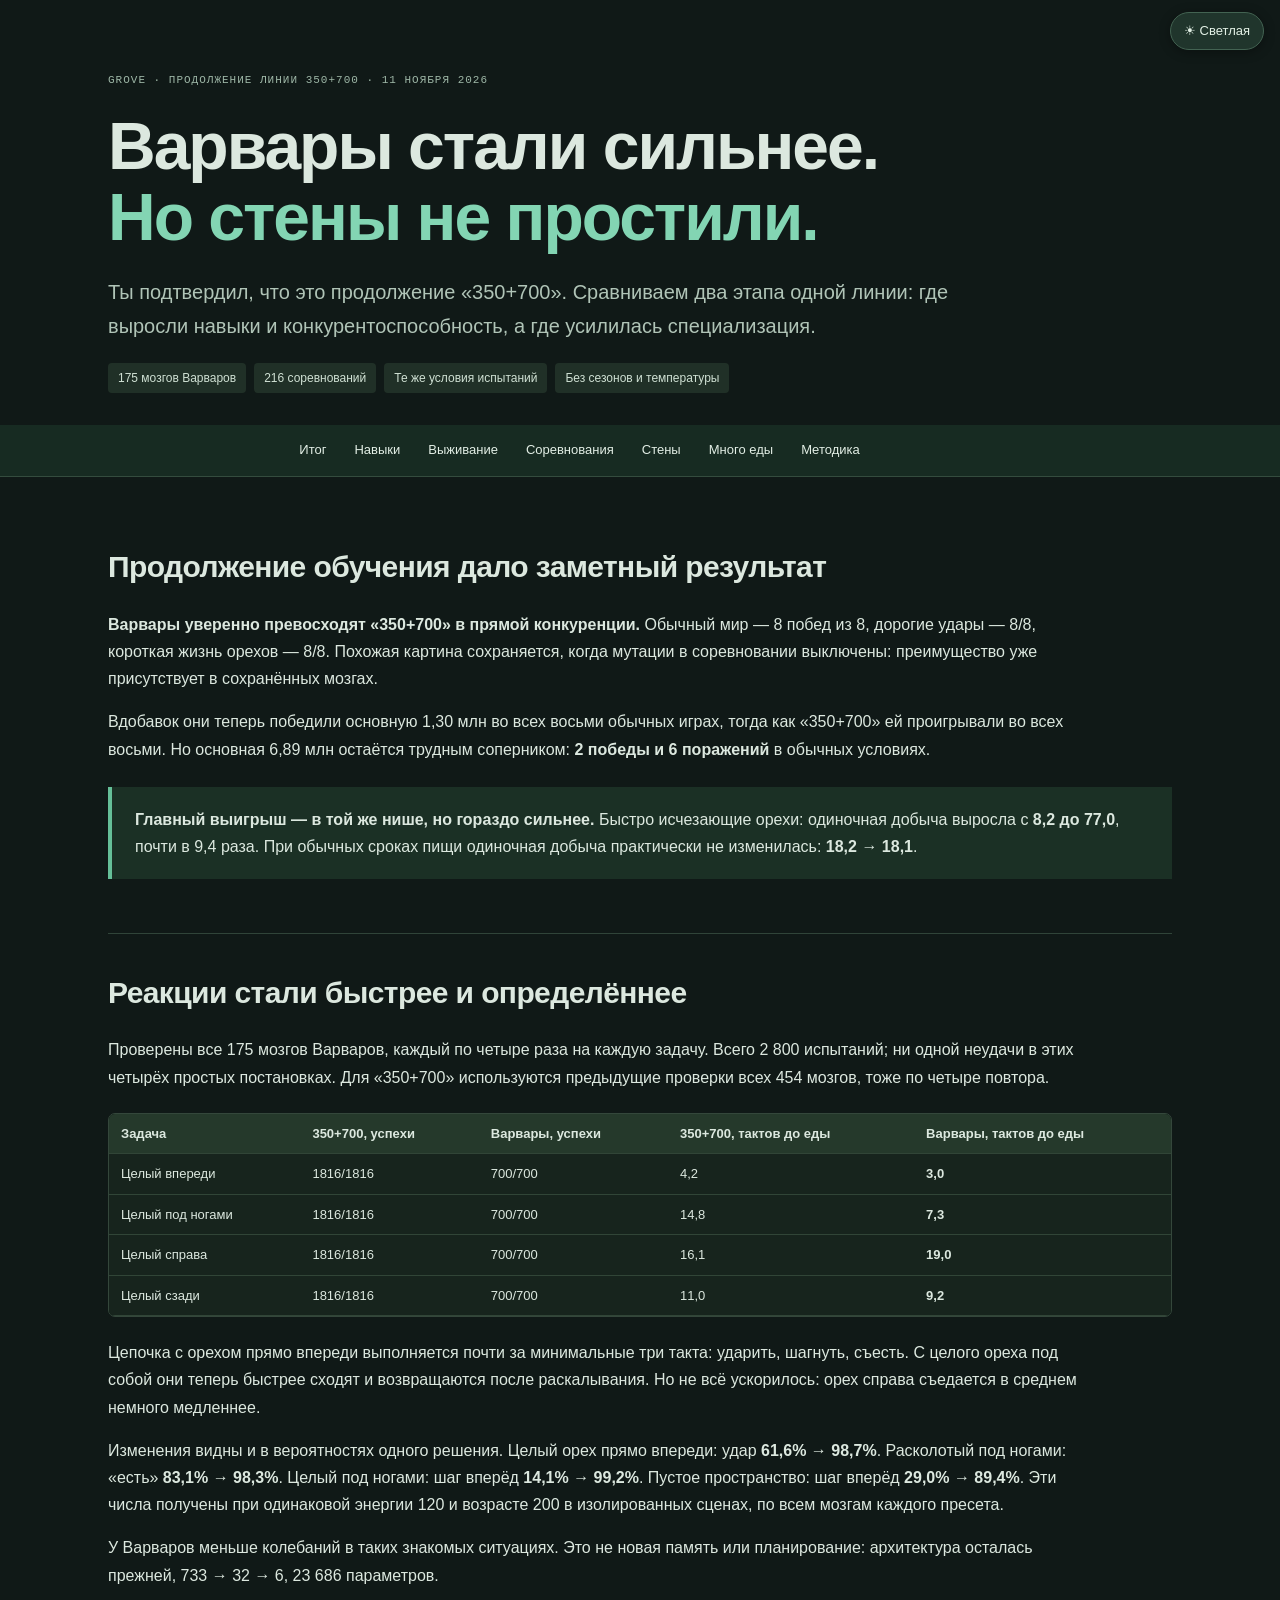
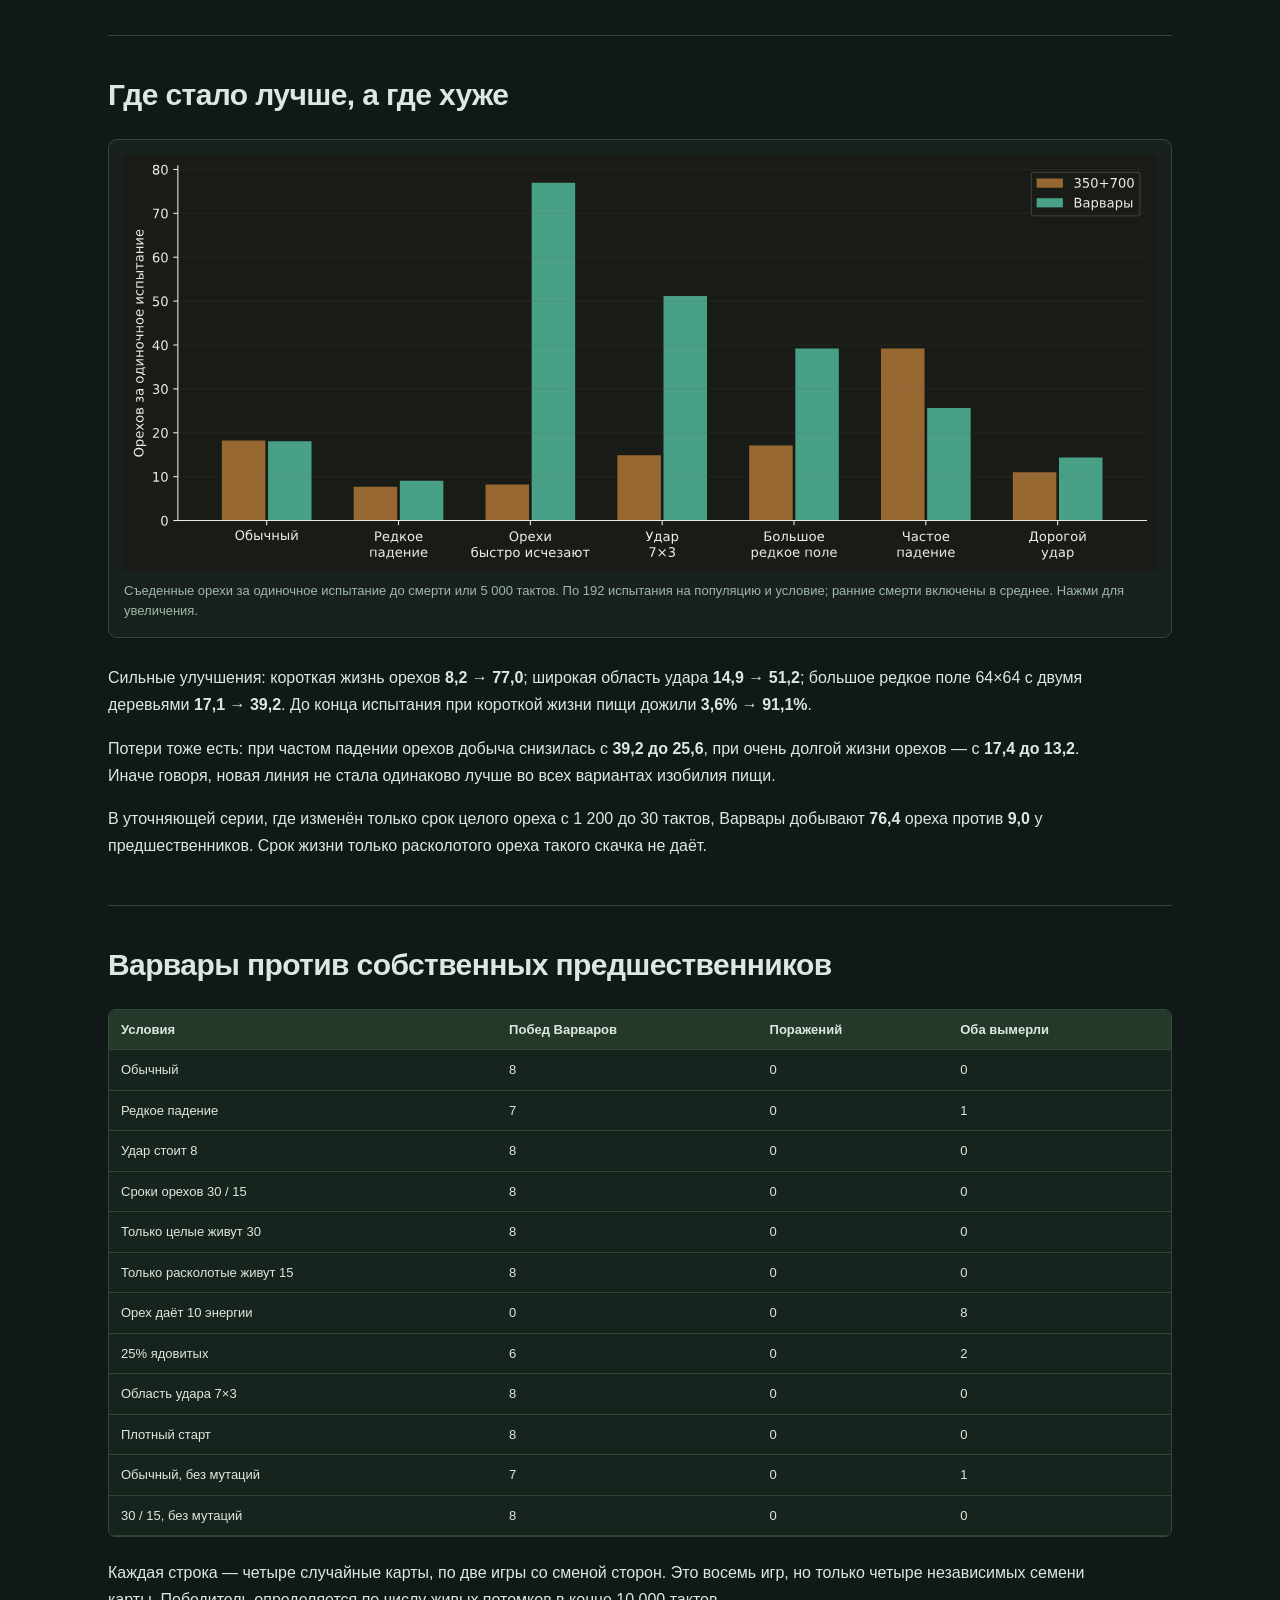
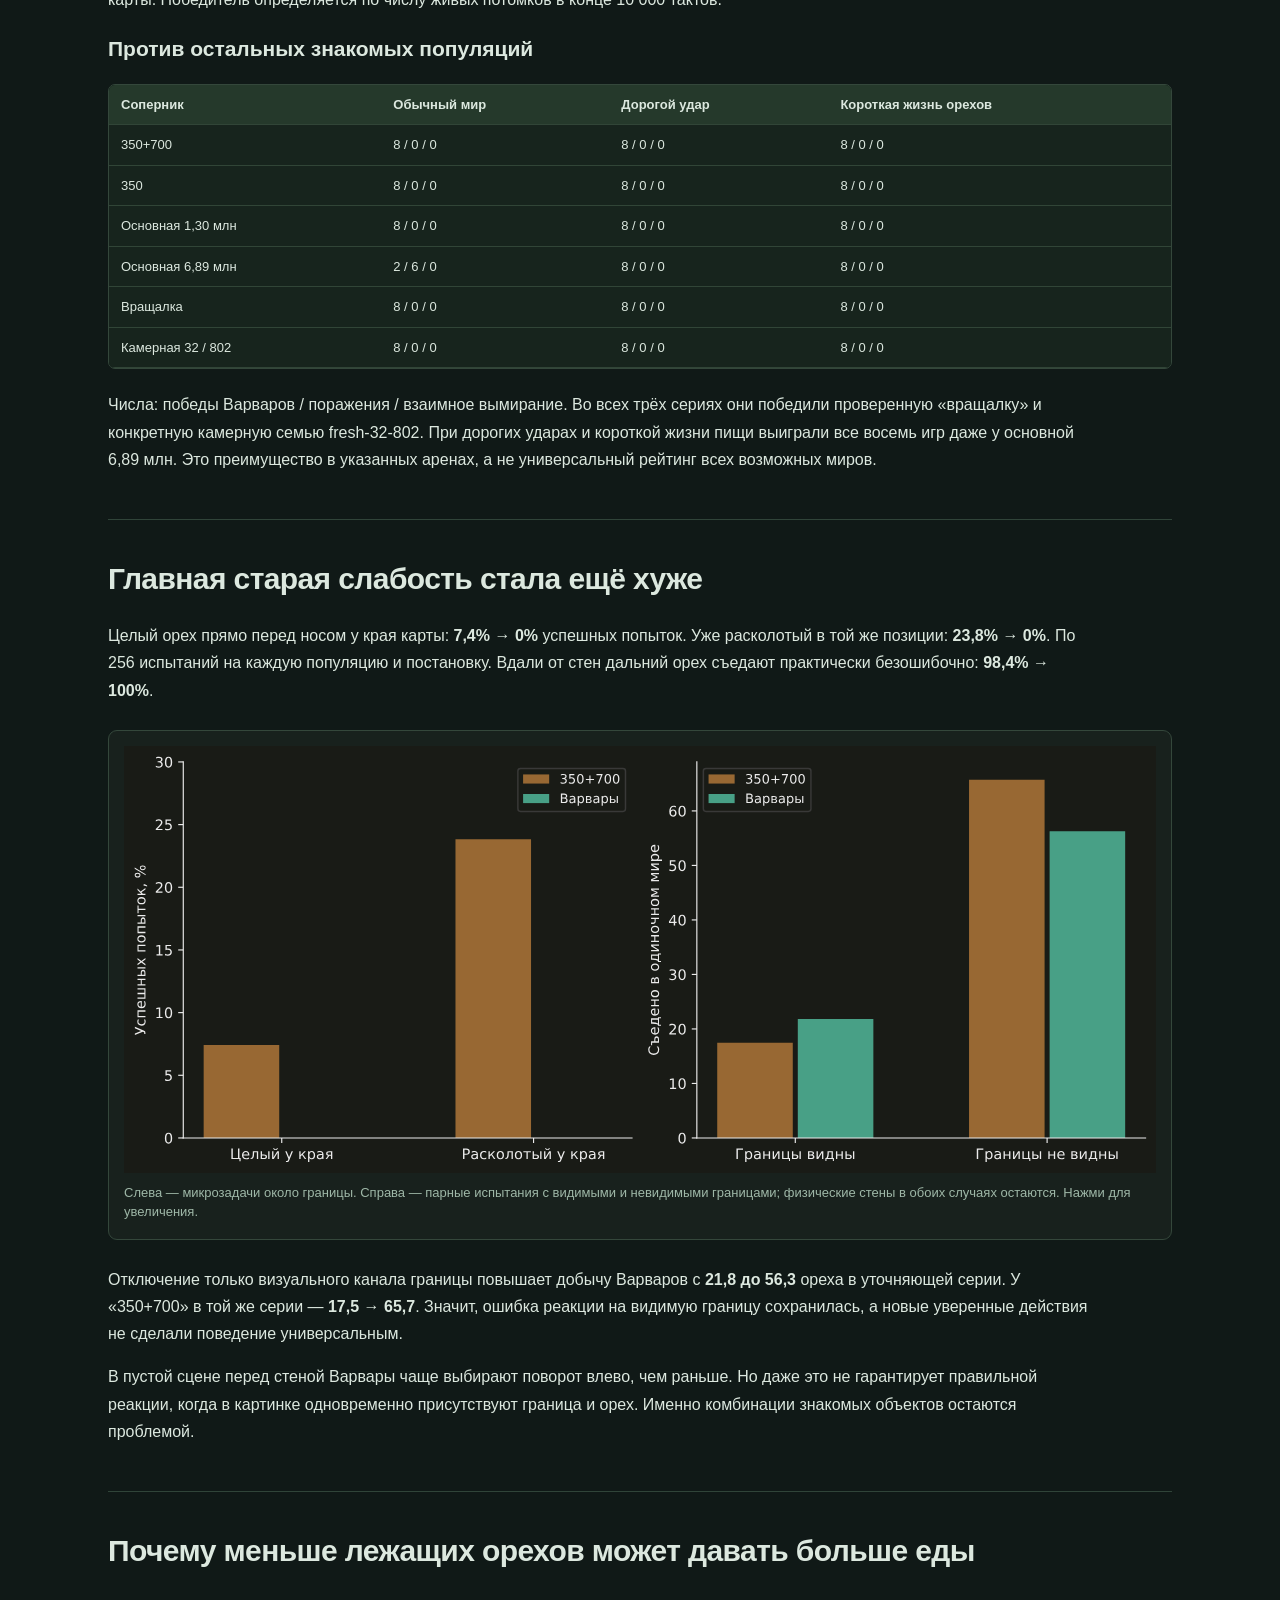
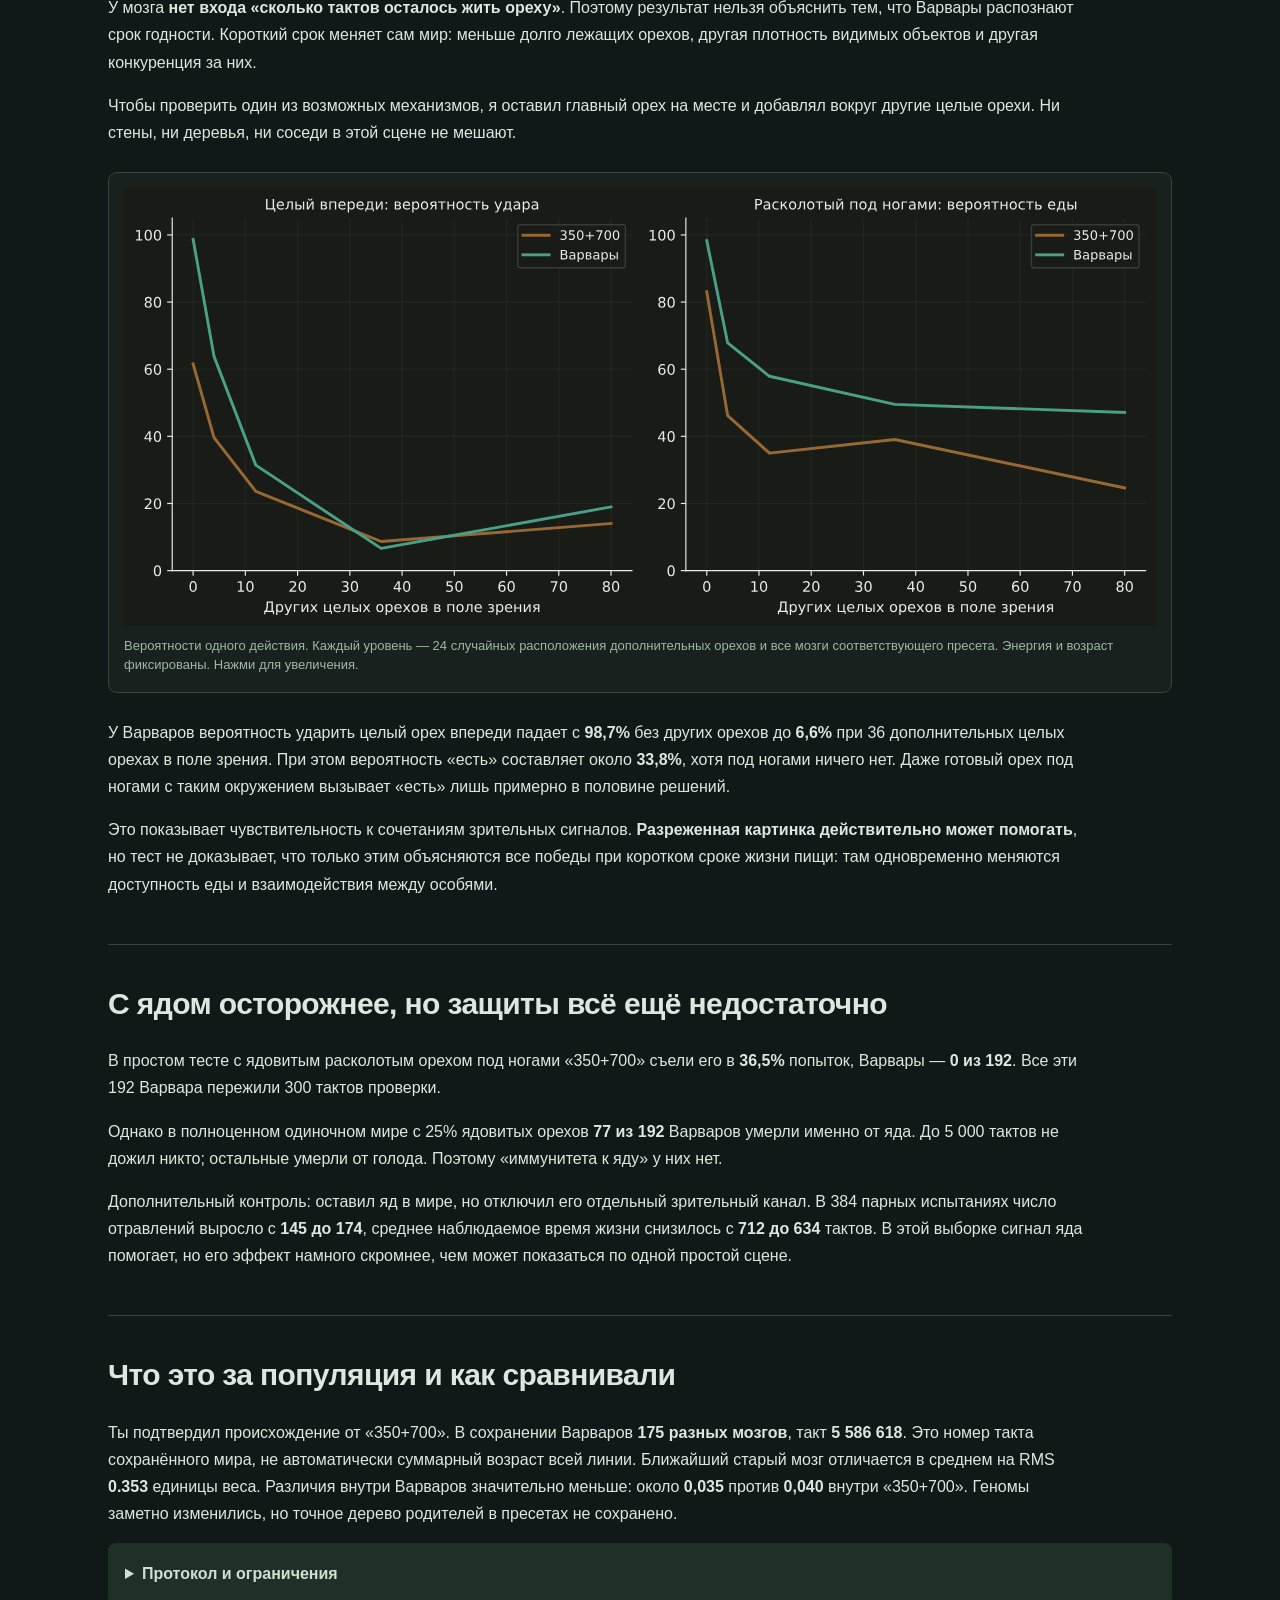
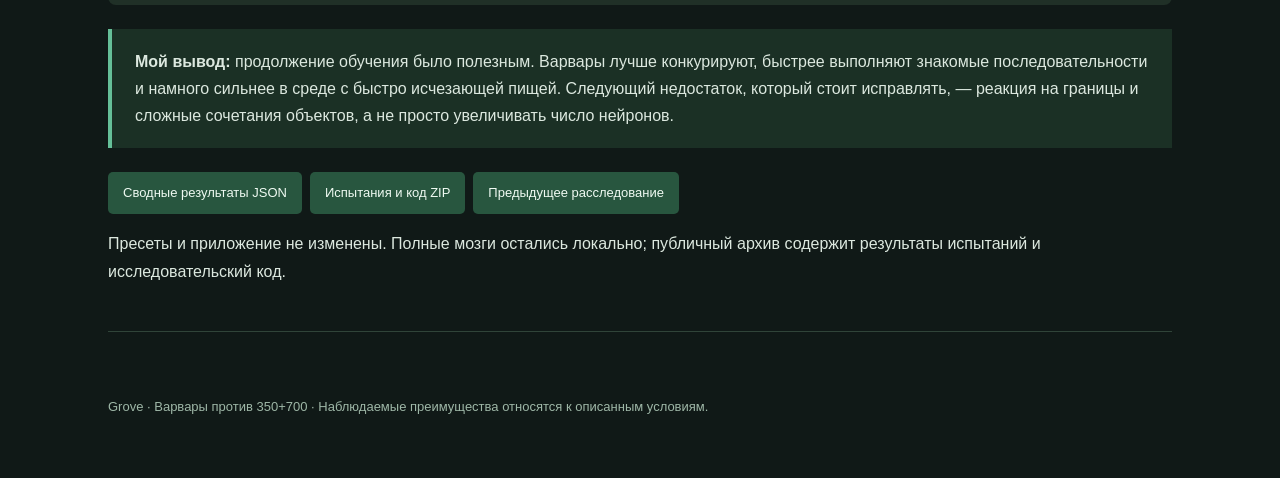
==== barbarians/index.html @ 1fd4e022 "Compare Barbarians with their 350+700 ancestors and historical populations" ====
<!doctype html><html lang="ru"><head><script>try{document.documentElement.dataset.theme=localStorage.getItem("grove-report-theme")==="light"?"light":"dark"}catch(e){document.documentElement.dataset.theme="dark"}</script><meta charset="utf-8"><meta name="viewport" content="width=device-width,initial-scale=1"><title>Grove — Варвары против 350+700</title><style>*{box-sizing:border-box}html{scroll-behavior:smooth;scroll-padding-top:65px}body{margin:0;background:#f2f5ee;color:#253c32;font:16px/1.7 -apple-system,BlinkMacSystemFont,"Segoe UI",sans-serif}header,main,footer{max-width:1120px;margin:auto;padding:32px 28px}header{padding-top:55px}h1{font-size:clamp(36px,6vw,66px);line-height:1.08;letter-spacing:-2px;margin:22px 0}h1 em{font-style:normal;color:#188065}.eyebrow{font:11px/1.5 ui-monospace,monospace;letter-spacing:1px;color:#5d7769}.lead{font-size:20px;max-width:850px;color:#577064}h2{font-size:30px;line-height:1.25;letter-spacing:-.6px}h3{font-size:21px;line-height:1.3}p{max-width:980px}a{color:#08775d}nav{position:sticky;top:0;z-index:2;background:#173f32;display:flex;justify-content:center;gap:10px;overflow:auto;padding:9px;white-space:nowrap}nav a{font-size:13px;color:#f0f5eb;text-decoration:none;padding:5px 9px}section{border-bottom:1px solid #ccd9ca;padding:15px 0 30px}.badges,.downloads{display:flex;flex-wrap:wrap;gap:8px}.badges span{background:#e0ebdc;border-radius:4px;padding:5px 10px;font-size:12px}.callout{border-left:4px solid #248c6b;background:#e2eddf;padding:19px 23px;margin:24px 0}.cards{display:grid;grid-template-columns:repeat(3,1fr);gap:12px}.cards article{background:#e4edde;border:1px solid #cddcc7;border-radius:8px;padding:18px}.cards h3{margin-top:0}.cards p{font-size:14px;margin-bottom:0}figure{background:#f7f9f3;border:1px solid #d6dfd0;border-radius:9px;margin:26px 0;padding:15px}figure img{display:block;width:100%;height:auto}figcaption,.muted{font-size:13px;color:#5d7265;line-height:1.5}figcaption{padding:10px 0 2px}.scroll{overflow:auto;border:1px solid #d3ddcf;border-radius:7px;margin:22px 0}table{border-collapse:collapse;width:100%;background:#fafbf7;font-size:13px;line-height:1.5}td,th{text-align:left;padding:10px 12px;border-bottom:1px solid #dde5d8}th{background:#e2ebdc}td small{display:block;color:#758374}td:first-child{white-space:nowrap}details{background:#e8eee1;padding:17px;border-radius:8px}summary{cursor:pointer;font-weight:600}li{margin:13px 0}code{font-size:12px;overflow-wrap:anywhere}.downloads a{background:#194f3c;color:white;padding:10px 15px;border-radius:5px;text-decoration:none;font-size:13px}footer{font-size:13px;color:#6d8072;padding-bottom:60px}@media(max-width:640px){header,main,footer{padding:24px 17px}h1{letter-spacing:-1px}h2{font-size:26px}.lead{font-size:18px}.cards{grid-template-columns:1fr}nav{justify-content:flex-start}.callout{padding:15px}figure{margin:24px -9px;padding:5px}figcaption{padding:10px}body{font-size:15px}td,th{padding:9px}ul{padding-left:20px}}</style><link rel="stylesheet" href="../assets/theme.css"><script src="../assets/theme.js" defer></script></head><body>
<header><div class="eyebrow">GROVE · ПРОДОЛЖЕНИЕ ЛИНИИ 350+700 · 11 НОЯБРЯ 2026</div><h1>Варвары стали сильнее.<br><em>Но стены не простили.</em></h1><p class="lead">Ты подтвердил, что это продолжение «350+700». Сравниваем два этапа одной линии: где выросли навыки и конкурентоспособность, а где усилилась специализация.</p><div class="badges"><span>175 мозгов Варваров</span><span>216 соревнований</span><span>Те же условия испытаний</span><span>Без сезонов и температуры</span></div></header>
<nav><a href="#result">Итог</a><a href="#skill">Навыки</a><a href="#worlds">Выживание</a><a href="#battle">Соревнования</a><a href="#walls">Стены</a><a href="#clutter">Много еды</a><a href="#method">Методика</a></nav><main>
<section id="result"><h2>Продолжение обучения дало заметный результат</h2><p><b>Варвары уверенно превосходят «350+700» в прямой конкуренции.</b> Обычный мир — 8 побед из 8, дорогие удары — 8/8, короткая жизнь орехов — 8/8. Похожая картина сохраняется, когда мутации в соревновании выключены: преимущество уже присутствует в сохранённых мозгах.</p><p>Вдобавок они теперь победили основную 1,30 млн во всех восьми обычных играх, тогда как «350+700» ей проигрывали во всех восьми. Но основная 6,89 млн остаётся трудным соперником: <b>2 победы и 6 поражений</b> в обычных условиях.</p><div class="callout"><b>Главный выигрыш — в той же нише, но гораздо сильнее.</b> Быстро исчезающие орехи: одиночная добыча выросла с <b>8,2 до 77,0</b>, почти в 9,4 раза. При обычных сроках пищи одиночная добыча практически не изменилась: <b>18,2 → 18,1</b>.</div></section>
<section id="skill"><h2>Реакции стали быстрее и определённее</h2><p>Проверены все 175 мозгов Варваров, каждый по четыре раза на каждую задачу. Всего 2 800 испытаний; ни одной неудачи в этих четырёх простых постановках. Для «350+700» используются предыдущие проверки всех 454 мозгов, тоже по четыре повтора.</p><div class="scroll"><table><thead><tr><th>Задача</th><th>350+700, успехи</th><th>Варвары, успехи</th><th>350+700, тактов до еды</th><th>Варвары, тактов до еды</th></tr></thead><tbody><tr><td>Целый впереди</td><td>1816/1816</td><td>700/700</td><td>4,2</td><td><b>3,0</b></td></tr><tr><td>Целый под ногами</td><td>1816/1816</td><td>700/700</td><td>14,8</td><td><b>7,3</b></td></tr><tr><td>Целый справа</td><td>1816/1816</td><td>700/700</td><td>16,1</td><td><b>19,0</b></td></tr><tr><td>Целый сзади</td><td>1816/1816</td><td>700/700</td><td>11,0</td><td><b>9,2</b></td></tr></tbody></table></div>
<p>Цепочка с орехом прямо впереди выполняется почти за минимальные три такта: ударить, шагнуть, съесть. С целого ореха под собой они теперь быстрее сходят и возвращаются после раскалывания. Но не всё ускорилось: орех справа съедается в среднем немного медленнее.</p><p>Изменения видны и в вероятностях одного решения. Целый орех прямо впереди: удар <b>61,6% → 98,7%</b>. Расколотый под ногами: «есть» <b>83,1% → 98,3%</b>. Целый под ногами: шаг вперёд <b>14,1% → 99,2%</b>. Пустое пространство: шаг вперёд <b>29,0% → 89,4%</b>. Эти числа получены при одинаковой энергии 120 и возрасте 200 в изолированных сценах, по всем мозгам каждого пресета.</p><p>У Варваров меньше колебаний в таких знакомых ситуациях. Это не новая память или планирование: архитектура осталась прежней, 733 → 32 → 6, 23 686 параметров.</p></section>
<section id="worlds"><h2>Где стало лучше, а где хуже</h2>
<figure><a href="figures/food.svg"><img src="figures/food.svg" alt="Съеденные орехи за одиночное испытание до смерти или 5 000 тактов. По 192 испытания на популяцию и условие; ранние смерти включены в среднее." loading="lazy"></a><figcaption>Съеденные орехи за одиночное испытание до смерти или 5 000 тактов. По 192 испытания на популяцию и условие; ранние смерти включены в среднее. Нажми для увеличения.</figcaption></figure>
<p>Сильные улучшения: короткая жизнь орехов <b>8,2 → 77,0</b>; широкая область удара <b>14,9 → 51,2</b>; большое редкое поле 64×64 с двумя деревьями <b>17,1 → 39,2</b>. До конца испытания при короткой жизни пищи дожили <b>3,6% → 91,1%</b>.</p><p>Потери тоже есть: при частом падении орехов добыча снизилась с <b>39,2 до 25,6</b>, при очень долгой жизни орехов — с <b>17,4 до 13,2</b>. Иначе говоря, новая линия не стала одинаково лучше во всех вариантах изобилия пищи.</p><p>В уточняющей серии, где изменён только срок целого ореха с 1 200 до 30 тактов, Варвары добывают <b>76,4</b> ореха против <b>9,0</b> у предшественников. Срок жизни только расколотого ореха такого скачка не даёт.</p></section>
<section id="battle"><h2>Варвары против собственных предшественников</h2><div class="scroll"><table><thead><tr><th>Условия</th><th>Побед Варваров</th><th>Поражений</th><th>Оба вымерли</th></tr></thead><tbody><tr><td>Обычный</td><td>8</td><td>0</td><td>0</td></tr><tr><td>Редкое падение</td><td>7</td><td>0</td><td>1</td></tr><tr><td>Удар стоит 8</td><td>8</td><td>0</td><td>0</td></tr><tr><td>Сроки орехов 30 / 15</td><td>8</td><td>0</td><td>0</td></tr><tr><td>Только целые живут 30</td><td>8</td><td>0</td><td>0</td></tr><tr><td>Только расколотые живут 15</td><td>8</td><td>0</td><td>0</td></tr><tr><td>Орех даёт 10 энергии</td><td>0</td><td>0</td><td>8</td></tr><tr><td>25% ядовитых</td><td>6</td><td>0</td><td>2</td></tr><tr><td>Область удара 7×3</td><td>8</td><td>0</td><td>0</td></tr><tr><td>Плотный старт</td><td>8</td><td>0</td><td>0</td></tr><tr><td>Обычный, без мутаций</td><td>7</td><td>0</td><td>1</td></tr><tr><td>30 / 15, без мутаций</td><td>8</td><td>0</td><td>0</td></tr></tbody></table></div><p>Каждая строка — четыре случайные карты, по две игры со сменой сторон. Это восемь игр, но только четыре независимых семени карты. Победитель определяется по числу живых потомков в конце 10 000 тактов.</p>
<h3>Против остальных знакомых популяций</h3><div class="scroll"><table><thead><tr><th>Соперник</th><th>Обычный мир</th><th>Дорогой удар</th><th>Короткая жизнь орехов</th></tr></thead><tbody><tr><td>350+700</td><td>8 / 0 / 0</td><td>8 / 0 / 0</td><td>8 / 0 / 0</td></tr><tr><td>350</td><td>8 / 0 / 0</td><td>8 / 0 / 0</td><td>8 / 0 / 0</td></tr><tr><td>Основная 1,30 млн</td><td>8 / 0 / 0</td><td>8 / 0 / 0</td><td>8 / 0 / 0</td></tr><tr><td>Основная 6,89 млн</td><td>2 / 6 / 0</td><td>8 / 0 / 0</td><td>8 / 0 / 0</td></tr><tr><td>Вращалка</td><td>8 / 0 / 0</td><td>8 / 0 / 0</td><td>8 / 0 / 0</td></tr><tr><td>Камерная 32 / 802</td><td>8 / 0 / 0</td><td>8 / 0 / 0</td><td>8 / 0 / 0</td></tr></tbody></table></div><p>Числа: победы Варваров / поражения / взаимное вымирание. Во всех трёх сериях они победили проверенную «вращалку» и конкретную камерную семью fresh-32-802. При дорогих ударах и короткой жизни пищи выиграли все восемь игр даже у основной 6,89 млн. Это преимущество в указанных аренах, а не универсальный рейтинг всех возможных миров.</p></section>
<section id="walls"><h2>Главная старая слабость стала ещё хуже</h2><p>Целый орех прямо перед носом у края карты: <b>7,4% → 0%</b> успешных попыток. Уже расколотый в той же позиции: <b>23,8% → 0%</b>. По 256 испытаний на каждую популяцию и постановку. Вдали от стен дальний орех съедают практически безошибочно: <b>98,4% → 100%</b>.</p>
<figure><a href="figures/walls.svg"><img src="figures/walls.svg" alt="Слева — микрозадачи около границы. Справа — парные испытания с видимыми и невидимыми границами; физические стены в обоих случаях остаются." loading="lazy"></a><figcaption>Слева — микрозадачи около границы. Справа — парные испытания с видимыми и невидимыми границами; физические стены в обоих случаях остаются. Нажми для увеличения.</figcaption></figure>
<p>Отключение только визуального канала границы повышает добычу Варваров с <b>21,8 до 56,3</b> ореха в уточняющей серии. У «350+700» в той же серии — <b>17,5 → 65,7</b>. Значит, ошибка реакции на видимую границу сохранилась, а новые уверенные действия не сделали поведение универсальным.</p><p>В пустой сцене перед стеной Варвары чаще выбирают поворот влево, чем раньше. Но даже это не гарантирует правильной реакции, когда в картинке одновременно присутствуют граница и орех. Именно комбинации знакомых объектов остаются проблемой.</p></section>
<section id="clutter"><h2>Почему меньше лежащих орехов может давать больше еды</h2><p>У мозга <b>нет входа «сколько тактов осталось жить ореху»</b>. Поэтому результат нельзя объяснить тем, что Варвары распознают срок годности. Короткий срок меняет сам мир: меньше долго лежащих орехов, другая плотность видимых объектов и другая конкуренция за них.</p><p>Чтобы проверить один из возможных механизмов, я оставил главный орех на месте и добавлял вокруг другие целые орехи. Ни стены, ни деревья, ни соседи в этой сцене не мешают.</p>
<figure><a href="figures/clutter.svg"><img src="figures/clutter.svg" alt="Вероятности одного действия. Каждый уровень — 24 случайных расположения дополнительных орехов и все мозги соответствующего пресета. Энергия и возраст фиксированы." loading="lazy"></a><figcaption>Вероятности одного действия. Каждый уровень — 24 случайных расположения дополнительных орехов и все мозги соответствующего пресета. Энергия и возраст фиксированы. Нажми для увеличения.</figcaption></figure>
<p>У Варваров вероятность ударить целый орех впереди падает с <b>98,7%</b> без других орехов до <b>6,6%</b> при 36 дополнительных целых орехах в поле зрения. При этом вероятность «есть» составляет около <b>33,8%</b>, хотя под ногами ничего нет. Даже готовый орех под ногами с таким окружением вызывает «есть» лишь примерно в половине решений.</p><p>Это показывает чувствительность к сочетаниям зрительных сигналов. <b>Разреженная картинка действительно может помогать</b>, но тест не доказывает, что только этим объясняются все победы при коротком сроке жизни пищи: там одновременно меняются доступность еды и взаимодействия между особями.</p></section>
<section id="poison"><h2>С ядом осторожнее, но защиты всё ещё недостаточно</h2><p>В простом тесте с ядовитым расколотым орехом под ногами «350+700» съели его в <b>36,5%</b> попыток, Варвары — <b>0 из 192</b>. Все эти 192 Варвара пережили 300 тактов проверки.</p><p>Однако в полноценном одиночном мире с 25% ядовитых орехов <b>77 из 192</b> Варваров умерли именно от яда. До 5 000 тактов не дожил никто; остальные умерли от голода. Поэтому «иммунитета к яду» у них нет.</p><p>Дополнительный контроль: оставил яд в мире, но отключил его отдельный зрительный канал. В 384 парных испытаниях число отравлений выросло с <b>145 до 174</b>, среднее наблюдаемое время жизни снизилось с <b>712 до 634</b> тактов. В этой выборке сигнал яда помогает, но его эффект намного скромнее, чем может показаться по одной простой сцене.</p></section>
<section id="method"><h2>Что это за популяция и как сравнивали</h2><p>Ты подтвердил происхождение от «350+700». В сохранении Варваров <b>175 разных мозгов</b>, такт <b>5 586 618</b>. Это номер такта сохранённого мира, не автоматически суммарный возраст всей линии. Ближайший старый мозг отличается в среднем на RMS <b>0.353</b> единицы веса. Различия внутри Варваров значительно меньше: около <b>0,035</b> против <b>0,040</b> внутри «350+700». Геномы заметно изменились, но точное дерево родителей в пресетах не сохранено.</p>
<details><summary>Протокол и ограничения</summary><p>Повторена та же батарея из 33 условий по 192 одиночных испытания, что использовалась для «350+700», и 9 уточняющих условий по 256. Те же семена карт, схема случайной выборки мозгов и ядро симуляции. Новая популяция меньше 192/256, поэтому часть мозгов повторяется на разных случайных последовательностях. Это повторные испытания одного сохранённого семейства, а не независимые эволюции.</p><p>Базовое одиночное испытание: 16×16, два дерева, падение 0,04, энергия ореха 60, расход жизни 0,25, удар 2, область 3×1, целый орех живёт 1 200 тактов, расколотый 400, максимальный возраст 10 000. Стандартный запас целых орехов при генерации сохранён. До 5 000 тактов или смерти, веса заморожены, размножение запрещено без списания его цены.</p><p>Соревнования: 32×32, восемь деревьев, обычно 16 против 16; плотный старт — 64 против 64. Предел 256 жителей, 10 000 тактов, четыре семени 1601–1604 и смена сторон. Обычные мутации 0,25 и размножение разрешены. Frozen-варианты сохраняют размножение, но отключают изменение весов. При полном вымирании переселения нет.</p><p>Главный соперник — исходный снимок «350+700» из предыдущего расследования. Дополнительно: «350», основные 1,30 и 6,89 млн, «1.3 + 3 вращалка», камерная fresh-32-802. Показатели старых популяций в одиночных задачах взяты из сохранённых результатов той же методики. Конкурентные испытания с Варварами проведены заново.</p><p>Цветные графики и средние не доказывают улучшение в любой среде. Число испытаний велико, но сравниваются конкретные сохранения одной линии. Не уравниваются суммарное время обучения, число поколений и ресурсы исходных тренировочных миров. Часть дополнительных проверок выбрана после обнаружения особенностей поведения.</p></details>
<div class="callout"><b>Мой вывод:</b> продолжение обучения было полезным. Варвары лучше конкурируют, быстрее выполняют знакомые последовательности и намного сильнее в среде с быстро исчезающей пищей. Следующий недостаток, который стоит исправлять, — реакция на границы и сложные сочетания объектов, а не просто увеличивать число нейронов.</div>
<div class="downloads"><a href="analysis.json">Сводные результаты JSON</a><a href="experiment-data.zip">Испытания и код ZIP</a><a href="../detective-350-700/">Предыдущее расследование</a></div><p>Пресеты и приложение не изменены. Полные мозги остались локально; публичный архив содержит результаты испытаний и исследовательский код.</p></section>
</main><footer>Grove · Варвары против 350+700 · Наблюдаемые преимущества относятся к описанным условиям.</footer></body></html>
---- assets/theme.css ----
:root { color-scheme: light; }
:root[data-theme="dark"] { color-scheme: dark; }
.theme-toggle { position:fixed; top:12px; right:16px; z-index:100; display:flex; align-items:center; gap:7px; min-height:38px; padding:7px 13px; border:1px solid #b6cbbc; border-radius:20px; background:#f7faf3; color:#264337; box-shadow:0 2px 12px #0002; font:500 13px/1.4 -apple-system,BlinkMacSystemFont,"Segoe UI",sans-serif; cursor:pointer; }
.theme-toggle:hover { border-color:#389779; }
.theme-toggle:focus-visible { outline:3px solid #51b996; outline-offset:3px; }
body > header { padding-top:72px; }
html { scroll-padding-top:75px; }
nav { padding-right:130px; }
:root[data-theme="dark"] body { background:#101917; color:#dce8df; }
:root[data-theme="dark"] .theme-toggle { background:#20352c; color:#e2f0e5; border-color:#436352; box-shadow:0 2px 12px #0005; }
:root[data-theme="dark"] h1 em, :root[data-theme="dark"] a { color:#83d5b3; }
:root[data-theme="dark"] .lead { color:#b0c4b7; }
:root[data-theme="dark"] .eyebrow, :root[data-theme="dark"] figcaption, :root[data-theme="dark"] .muted, :root[data-theme="dark"] footer, :root[data-theme="dark"] td small { color:#9eb7a7; }
:root[data-theme="dark"] section { border-color:#304439; }
:root[data-theme="dark"] nav { background:#172b22; border-bottom:1px solid #344c3e; }
:root[data-theme="dark"] nav a { color:#e2eee5; }
:root[data-theme="dark"] .badges span, :root[data-theme="dark"] details { background:#203027; color:#cfe0d3; }
:root[data-theme="dark"] .cards article { background:#192b22; border-color:#344c3c; }
:root[data-theme="dark"] .cards b { color:#83d5b3; }
:root[data-theme="dark"] .callout { background:#1b3025; border-color:#65bf98; }
:root[data-theme="dark"] .callout.warn { background:#342b1d; border-color:#ca9b56; }
:root[data-theme="dark"] figure { background:#18211d; border-color:#34473b; }
:root[data-theme="dark"] figure img { filter:invert(.92) hue-rotate(180deg); }
:root[data-theme="dark"] .scroll { border-color:#34473b; }
:root[data-theme="dark"] table { background:#17241d; color:#dce8df; }
:root[data-theme="dark"] th { background:#25392b; }
:root[data-theme="dark"] td, :root[data-theme="dark"] th { border-color:#314537; }
:root[data-theme="dark"] .downloads a { background:#28563f; color:#effaf2; }
@media(max-width:640px) { .theme-toggle { top:9px; right:10px; min-height:36px; padding:6px 11px; } body > header { padding-top:65px; } nav { padding-right:126px; } }
@media print { .theme-toggle { display:none; } :root[data-theme="dark"] figure img { filter:none; } }
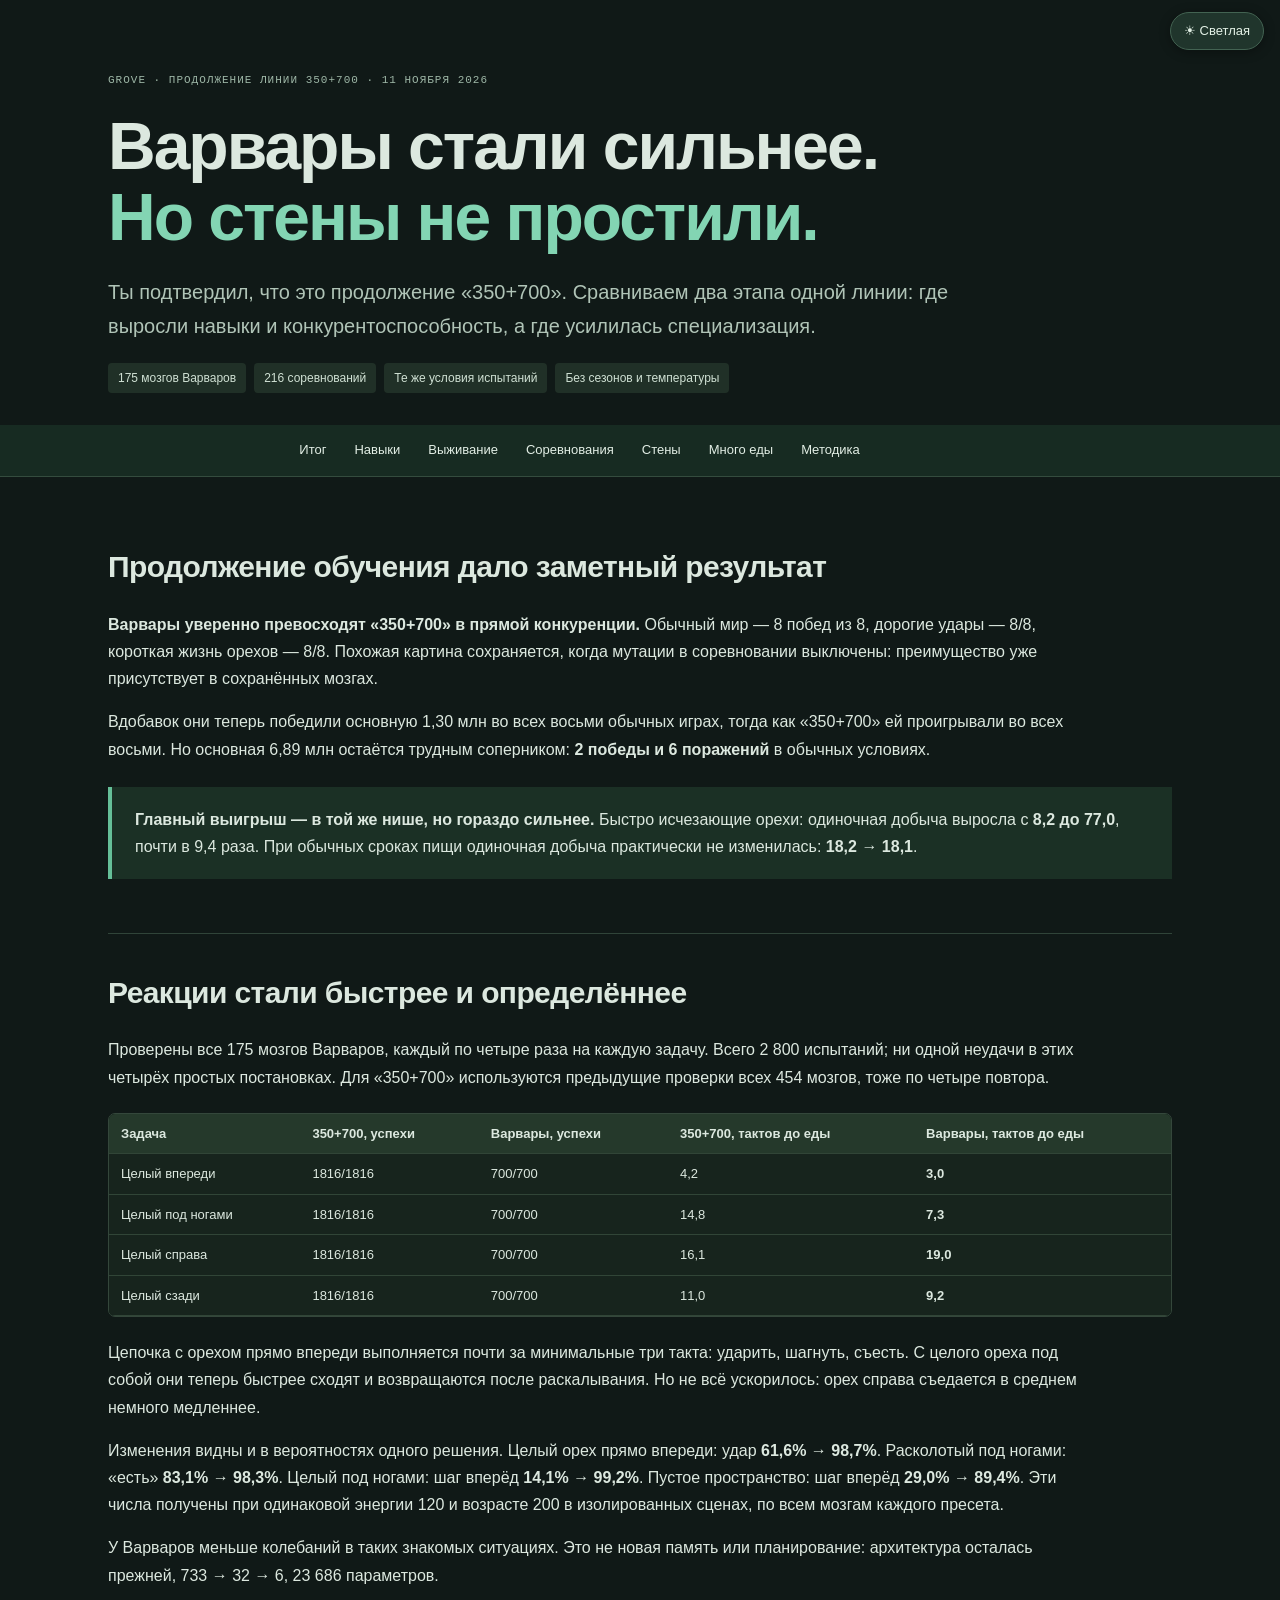
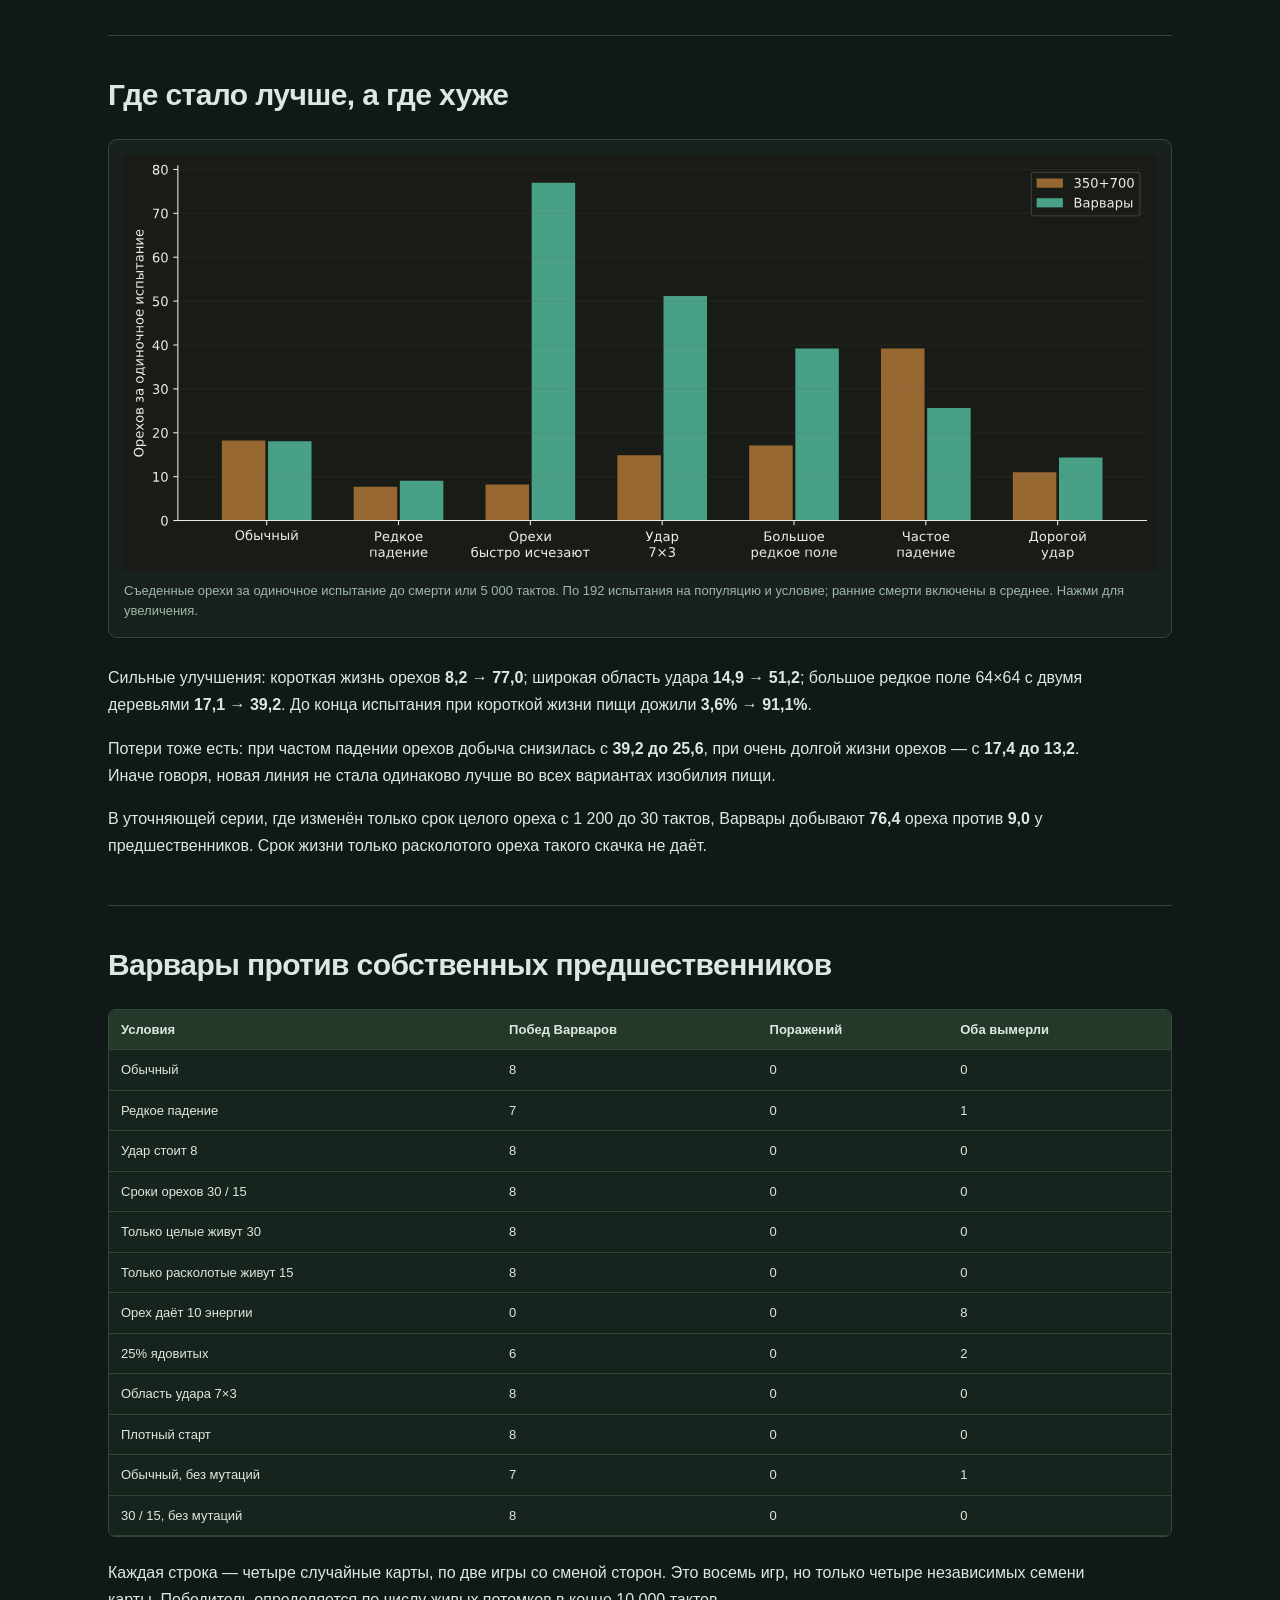
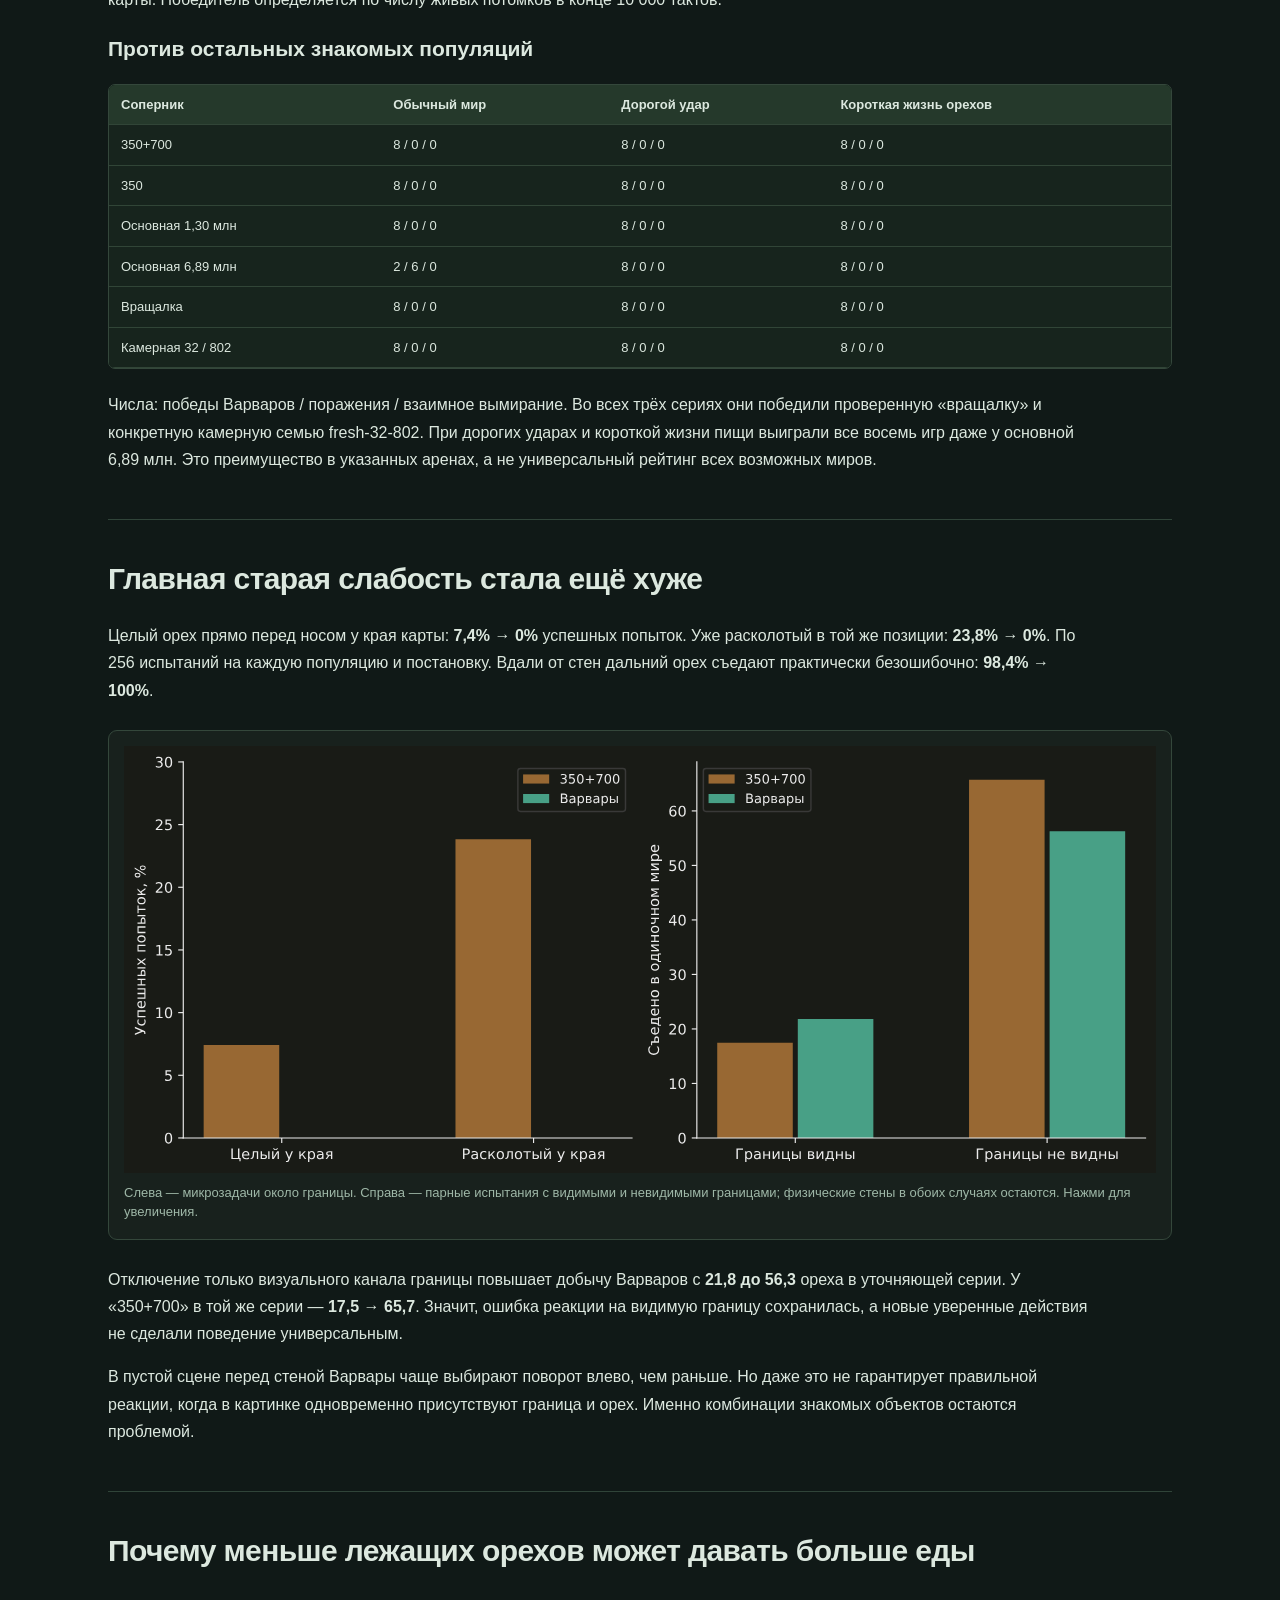
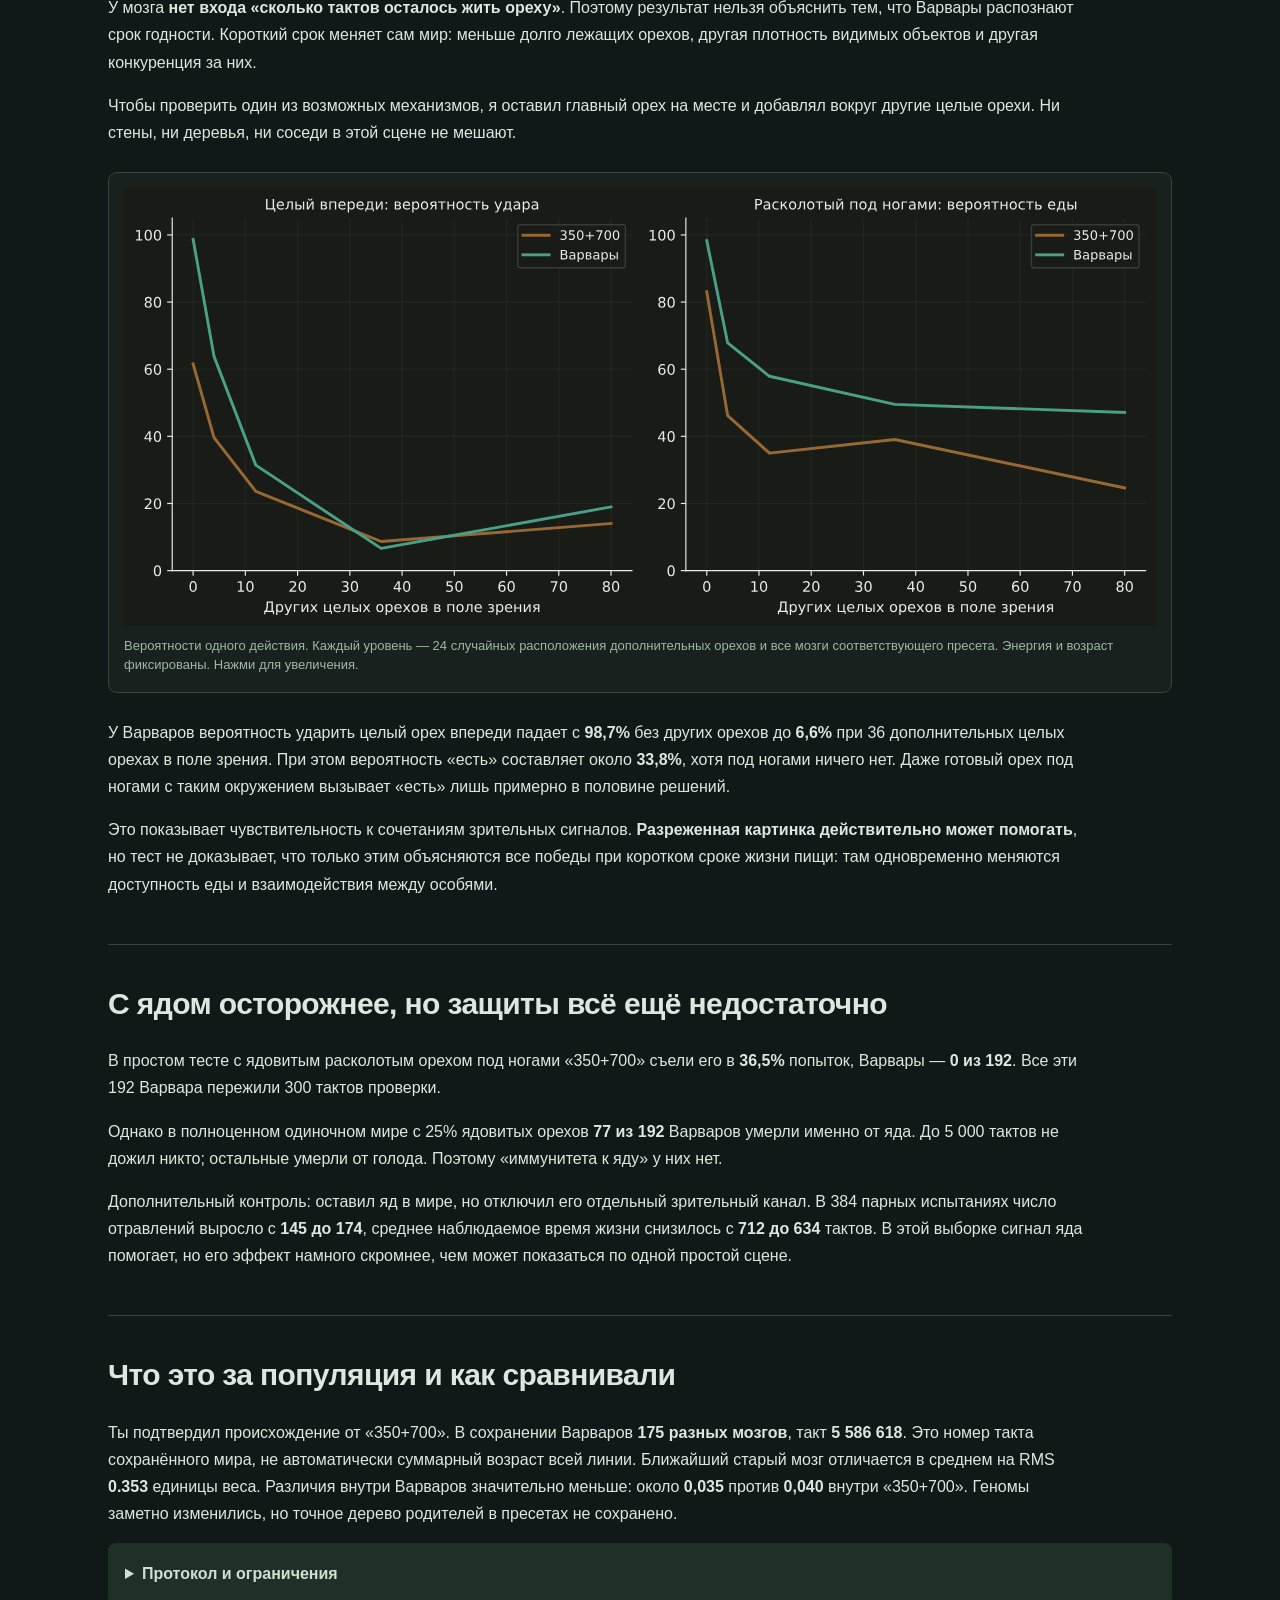
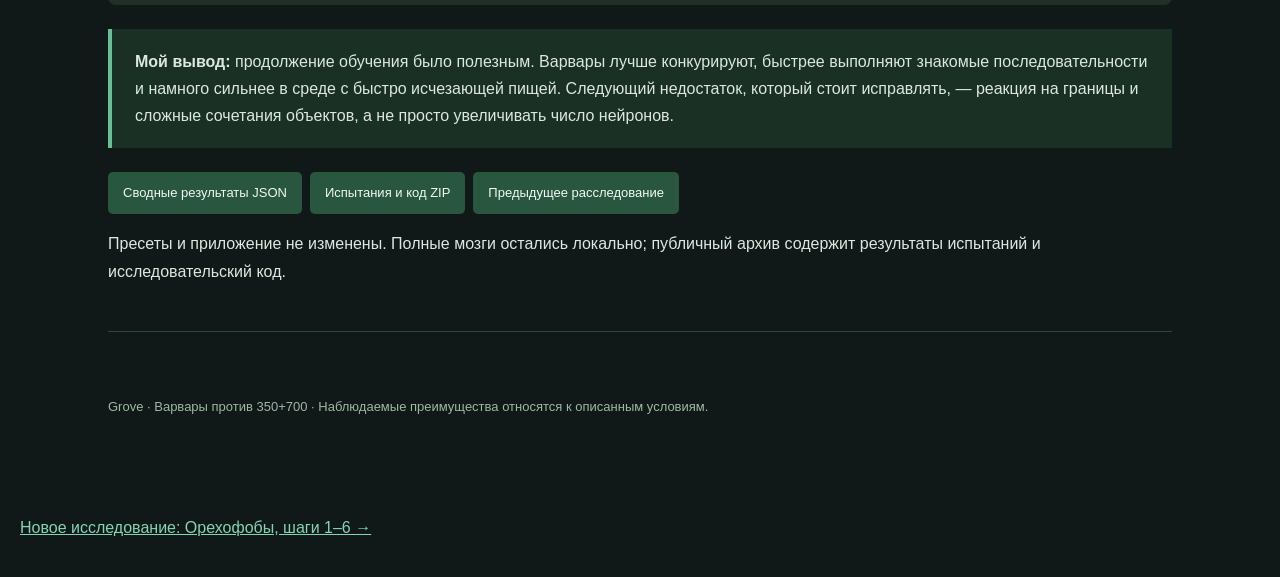
==== commit d2d40683: "Compare six nutphobia training stages with Barbarian controls" ====
--- a/barbarians/index.html
+++ b/barbarians/index.html
@@ -20,4 +20,4 @@
 <details><summary>Протокол и ограничения</summary><p>Повторена та же батарея из 33 условий по 192 одиночных испытания, что использовалась для «350+700», и 9 уточняющих условий по 256. Те же семена карт, схема случайной выборки мозгов и ядро симуляции. Новая популяция меньше 192/256, поэтому часть мозгов повторяется на разных случайных последовательностях. Это повторные испытания одного сохранённого семейства, а не независимые эволюции.</p><p>Базовое одиночное испытание: 16×16, два дерева, падение 0,04, энергия ореха 60, расход жизни 0,25, удар 2, область 3×1, целый орех живёт 1 200 тактов, расколотый 400, максимальный возраст 10 000. Стандартный запас целых орехов при генерации сохранён. До 5 000 тактов или смерти, веса заморожены, размножение запрещено без списания его цены.</p><p>Соревнования: 32×32, восемь деревьев, обычно 16 против 16; плотный старт — 64 против 64. Предел 256 жителей, 10 000 тактов, четыре семени 1601–1604 и смена сторон. Обычные мутации 0,25 и размножение разрешены. Frozen-варианты сохраняют размножение, но отключают изменение весов. При полном вымирании переселения нет.</p><p>Главный соперник — исходный снимок «350+700» из предыдущего расследования. Дополнительно: «350», основные 1,30 и 6,89 млн, «1.3 + 3 вращалка», камерная fresh-32-802. Показатели старых популяций в одиночных задачах взяты из сохранённых результатов той же методики. Конкурентные испытания с Варварами проведены заново.</p><p>Цветные графики и средние не доказывают улучшение в любой среде. Число испытаний велико, но сравниваются конкретные сохранения одной линии. Не уравниваются суммарное время обучения, число поколений и ресурсы исходных тренировочных миров. Часть дополнительных проверок выбрана после обнаружения особенностей поведения.</p></details>
 <div class="callout"><b>Мой вывод:</b> продолжение обучения было полезным. Варвары лучше конкурируют, быстрее выполняют знакомые последовательности и намного сильнее в среде с быстро исчезающей пищей. Следующий недостаток, который стоит исправлять, — реакция на границы и сложные сочетания объектов, а не просто увеличивать число нейронов.</div>
 <div class="downloads"><a href="analysis.json">Сводные результаты JSON</a><a href="experiment-data.zip">Испытания и код ZIP</a><a href="../detective-350-700/">Предыдущее расследование</a></div><p>Пресеты и приложение не изменены. Полные мозги остались локально; публичный архив содержит результаты испытаний и исследовательский код.</p></section>
-</main><footer>Grove · Варвары против 350+700 · Наблюдаемые преимущества относятся к описанным условиям.</footer></body></html>+</main><footer>Grove · Варвары против 350+700 · Наблюдаемые преимущества относятся к описанным условиям.</footer><p style="padding:20px"><a href="../nutphobes/">Новое исследование: Орехофобы, шаги 1–6 →</a></p></body></html>
